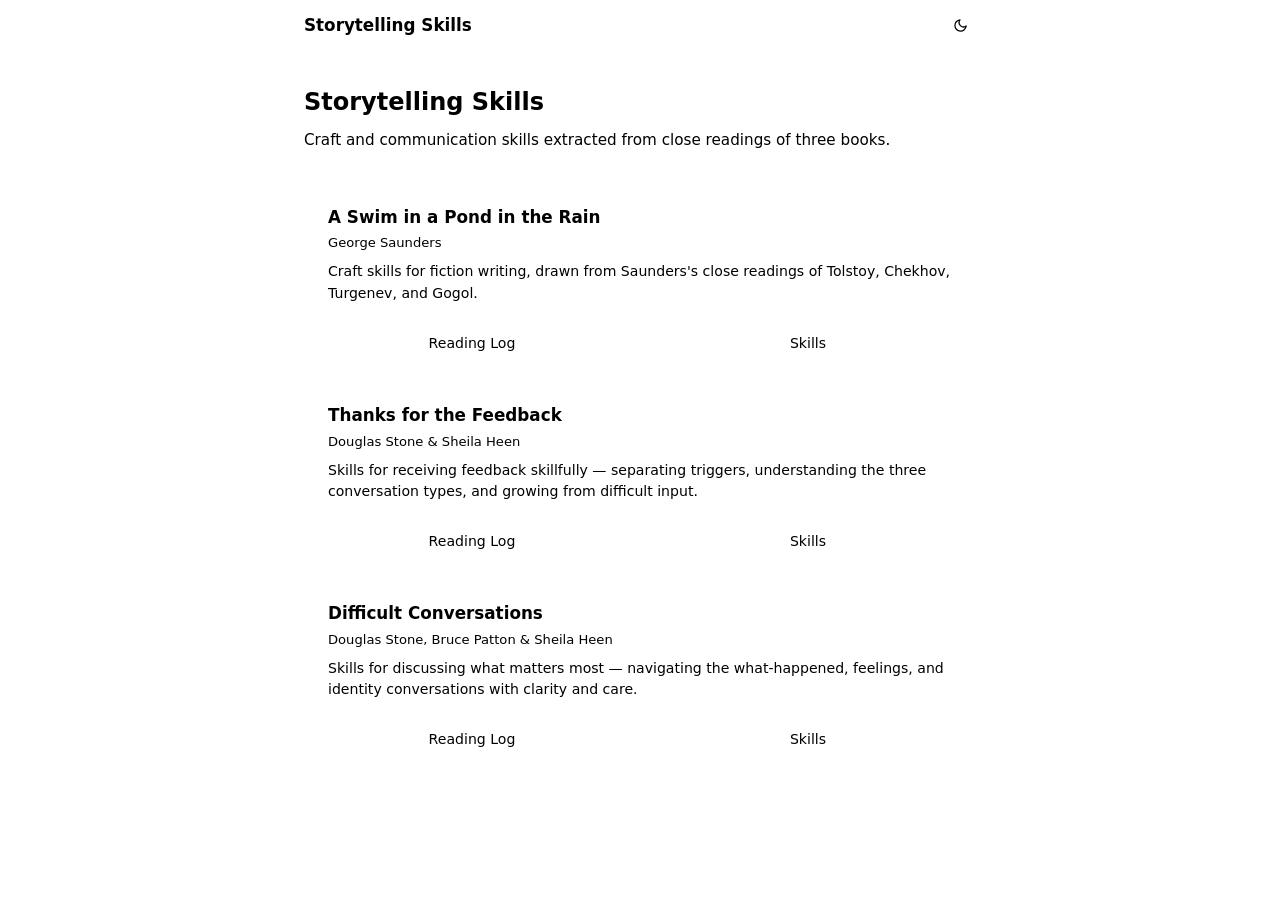
==== docs/index.html @ 04988715 "Add GitHub Pages site and Difficult Conversations skill library - docs/: Complete GitHub Pages site " ====
<!DOCTYPE html>
<html lang="en">
<head>
  <meta charset="utf-8">
  <meta name="viewport" content="width=device-width, initial-scale=1">
  <title>Storytelling Skills</title>
  <link rel="stylesheet" href="https://k1monfared.github.io/site_kit/css/base.css">
  <script src="https://k1monfared.github.io/site_kit/js/theme.js"></script>
  <style>
    *, *::before, *::after { box-sizing: border-box; }

    body {
      font-family: system-ui, -apple-system, sans-serif;
      font-size: 16px;
      line-height: 1.6;
      color: var(--text);
      background: var(--bg);
      margin: 0;
      padding: 0;
    }

    .container {
      max-width: 720px;
      margin: 0 auto;
      padding: 0 1.5rem;
    }

    /* ── Header ── */
    header {
      position: sticky;
      top: 0;
      z-index: 100;
      background: var(--header-bg);
      border-bottom: 1px solid var(--border);
      padding: 0.75rem 0;
    }

    header .container {
      display: flex;
      justify-content: space-between;
      align-items: center;
    }

    .site-title {
      color: var(--text);
      text-decoration: none;
      font-weight: 700;
      font-size: 1.05rem;
    }

    .theme-toggle {
      background: transparent;
      border: 1px solid var(--border);
      color: var(--text);
      padding: 5px 8px;
      border-radius: 6px;
      cursor: pointer;
      display: inline-flex;
      align-items: center;
      gap: 5px;
      font-size: 13px;
    }

    .theme-toggle:hover {
      border-color: var(--link);
      color: var(--link);
    }

    .theme-toggle svg {
      display: block;
    }

    /* ── Main content ── */
    main {
      padding: 2rem 0;
    }

    h1 {
      margin: 0 0 0.4rem;
      font-size: 1.5rem;
    }

    .subtitle {
      color: var(--text-muted);
      margin: 0 0 2rem;
      font-size: 0.95rem;
    }

    /* ── Book cards ── */
    .cards {
      display: grid;
      gap: 1rem;
    }

    .book-card {
      border: 1px solid var(--border);
      border-radius: 10px;
      overflow: hidden;
      background: var(--header-bg);
      transition: border-color 0.15s;
    }

    .book-card:hover {
      border-color: var(--link);
    }

    .book-card-body {
      padding: 1.25rem 1.5rem 1rem;
    }

    .book-title {
      font-weight: 700;
      font-size: 1.05rem;
      color: var(--text);
      margin: 0 0 0.1rem;
    }

    .book-authors {
      font-size: 0.82rem;
      color: var(--text-muted);
      margin: 0 0 0.5rem;
    }

    .book-desc {
      font-size: 0.88rem;
      color: var(--text-muted);
      margin: 0;
      line-height: 1.5;
    }

    .book-card-links {
      display: flex;
      border-top: 1px solid var(--border);
    }

    .book-card-links a {
      flex: 1;
      display: flex;
      align-items: center;
      justify-content: center;
      gap: 6px;
      padding: 0.75rem 1rem;
      text-decoration: none;
      color: var(--text-muted);
      font-size: 0.88rem;
      font-weight: 500;
      transition: background 0.12s, color 0.12s;
    }

    .book-card-links a:first-child {
      border-right: 1px solid var(--border);
    }

    .book-card-links a:hover {
      background: var(--border);
      color: var(--link);
    }

  </style>
</head>
<body>
  <header>
    <div class="container">
      <a class="site-title" href="./">Storytelling Skills</a>
      <button class="theme-toggle" id="theme-toggle" aria-label="Toggle theme">
        <svg class="moon-icon" width="15" height="15" viewBox="0 0 24 24" fill="none" stroke="currentColor" stroke-width="2" stroke-linecap="round" stroke-linejoin="round">
          <path d="M21 12.79A9 9 0 1 1 11.21 3 7 7 0 0 0 21 12.79z"/>
        </svg>
        <svg class="sun-icon" width="15" height="15" viewBox="0 0 24 24" fill="none" stroke="currentColor" stroke-width="2" stroke-linecap="round" stroke-linejoin="round" style="display:none">
          <circle cx="12" cy="12" r="5"/>
          <line x1="12" y1="1" x2="12" y2="3"/>
          <line x1="12" y1="21" x2="12" y2="23"/>
          <line x1="4.22" y1="4.22" x2="5.64" y2="5.64"/>
          <line x1="18.36" y1="18.36" x2="19.78" y2="19.78"/>
          <line x1="1" y1="12" x2="3" y2="12"/>
          <line x1="21" y1="12" x2="23" y2="12"/>
          <line x1="4.22" y1="19.78" x2="5.64" y2="18.36"/>
          <line x1="18.36" y1="5.64" x2="19.78" y2="4.22"/>
        </svg>
      </button>
    </div>
  </header>

  <main>
    <div class="container">
      <h1>Storytelling Skills</h1>
      <p class="subtitle">Craft and communication skills extracted from close readings of three books.</p>

      <div class="cards">

        <div class="book-card">
          <div class="book-card-body">
            <div class="book-title">A Swim in a Pond in the Rain</div>
            <div class="book-authors">George Saunders</div>
            <div class="book-desc">Craft skills for fiction writing, drawn from Saunders's close readings of Tolstoy, Chekhov, Turgenev, and Gogol.</div>
          </div>
          <div class="book-card-links">
            <a href="saunders/log/">Reading Log</a>
            <a href="saunders/">Skills</a>
          </div>
        </div>

        <div class="book-card">
          <div class="book-card-body">
            <div class="book-title">Thanks for the Feedback</div>
            <div class="book-authors">Douglas Stone &amp; Sheila Heen</div>
            <div class="book-desc">Skills for receiving feedback skillfully — separating triggers, understanding the three conversation types, and growing from difficult input.</div>
          </div>
          <div class="book-card-links">
            <a href="feedback/log/">Reading Log</a>
            <a href="feedback/">Skills</a>
          </div>
        </div>

        <div class="book-card">
          <div class="book-card-body">
            <div class="book-title">Difficult Conversations</div>
            <div class="book-authors">Douglas Stone, Bruce Patton &amp; Sheila Heen</div>
            <div class="book-desc">Skills for discussing what matters most — navigating the what-happened, feelings, and identity conversations with clarity and care.</div>
          </div>
          <div class="book-card-links">
            <a href="difficult/log/">Reading Log</a>
            <a href="difficult/">Skills</a>
          </div>
        </div>

      </div>
    </div>
  </main>

  <script>
    // Theme toggle wiring
    (function() {
      const btn = document.getElementById('theme-toggle');
      const moonIcon = btn.querySelector('.moon-icon');
      const sunIcon = btn.querySelector('.sun-icon');

      function updateIcons() {
        const isDark = document.documentElement.getAttribute('data-theme') !== 'light';
        moonIcon.style.display = isDark ? 'block' : 'none';
        sunIcon.style.display = isDark ? 'none' : 'block';
      }

      btn.addEventListener('click', () => {
        const current = document.documentElement.getAttribute('data-theme');
        if (current === 'light') {
          document.documentElement.removeAttribute('data-theme');
          localStorage.setItem('theme', 'dark');
        } else {
          document.documentElement.setAttribute('data-theme', 'light');
          localStorage.setItem('theme', 'light');
        }
        updateIcons();
      });

      updateIcons();
    })();
  </script>
</body>
</html>
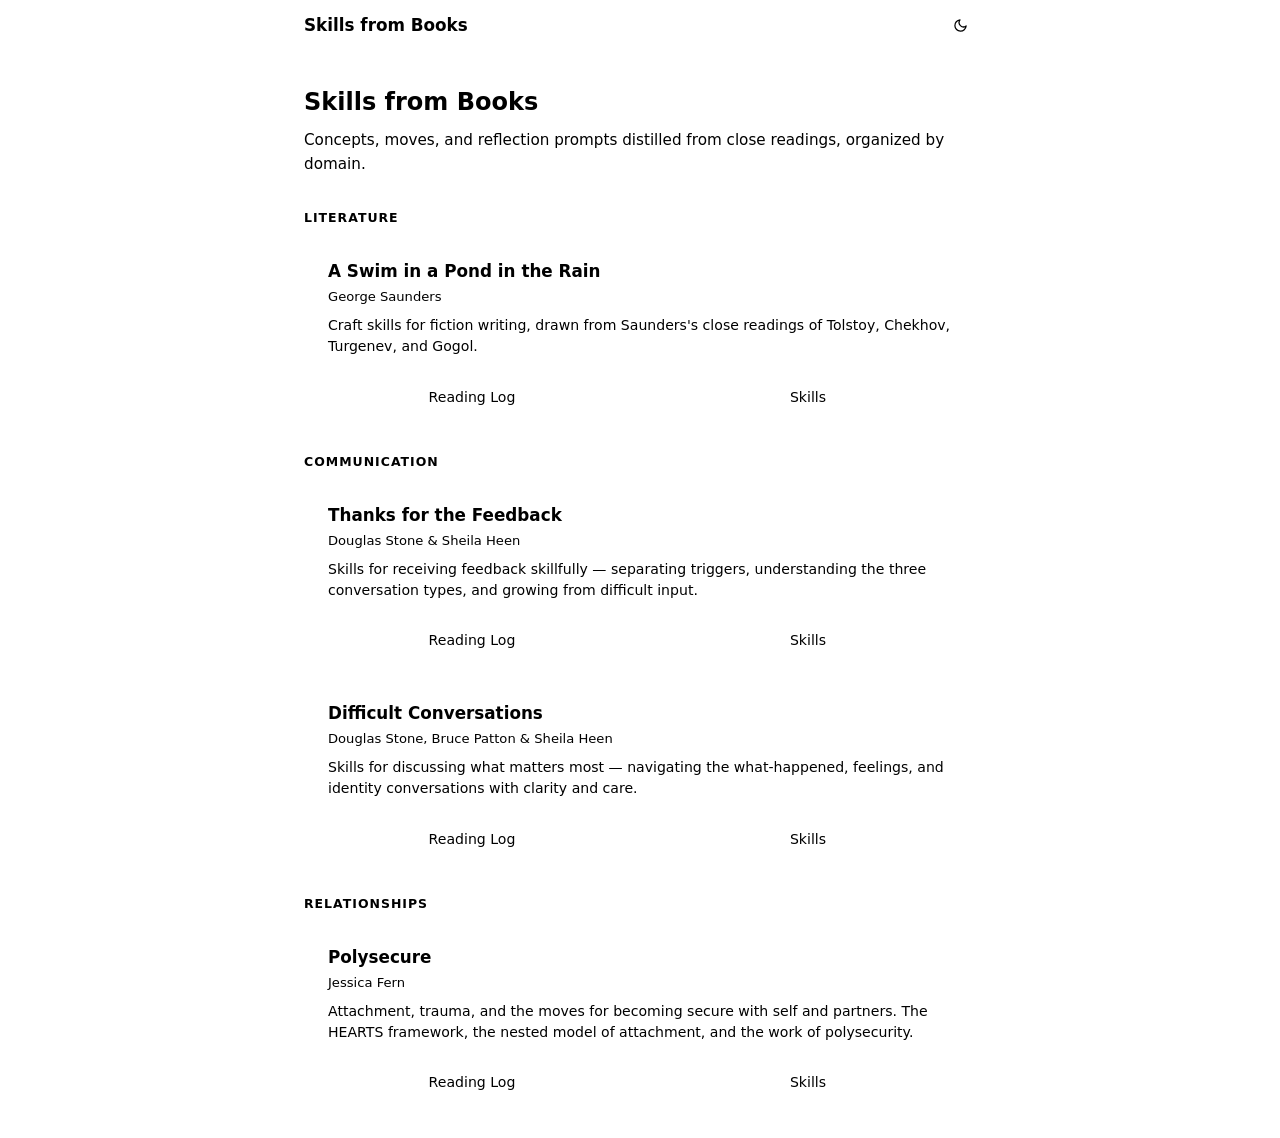
==== commit 2b67a5d9: "Reframe site as Skills from Books, add Polysecure (Relationships) Parent index: rename from "Storyte" ====
--- a/docs/index.html
+++ b/docs/index.html
@@ -3,7 +3,7 @@
 <head>
   <meta charset="utf-8">
   <meta name="viewport" content="width=device-width, initial-scale=1">
-  <title>Storytelling Skills</title>
+  <title>Skills from Books</title>
   <link rel="stylesheet" href="https://k1monfared.github.io/site_kit/css/base.css">
   <script src="https://k1monfared.github.io/site_kit/js/theme.js"></script>
   <style>
@@ -86,6 +86,20 @@
       font-size: 0.95rem;
     }
 
+    /* ── Categories ── */
+    .category {
+      margin-top: 2rem;
+    }
+
+    .category-label {
+      font-size: 0.78rem;
+      font-weight: 700;
+      color: var(--text-muted);
+      text-transform: uppercase;
+      letter-spacing: 0.08em;
+      margin: 0 0 0.6rem;
+    }
+
     /* ── Book cards ── */
     .cards {
       display: grid;
@@ -161,7 +175,7 @@
 <body>
   <header>
     <div class="container">
-      <a class="site-title" href="./">Storytelling Skills</a>
+      <a class="site-title" href="./">Skills from Books</a>
       <button class="theme-toggle" id="theme-toggle" aria-label="Toggle theme">
         <svg class="moon-icon" width="15" height="15" viewBox="0 0 24 24" fill="none" stroke="currentColor" stroke-width="2" stroke-linecap="round" stroke-linejoin="round">
           <path d="M21 12.79A9 9 0 1 1 11.21 3 7 7 0 0 0 21 12.79z"/>
@@ -183,47 +197,70 @@
 
   <main>
     <div class="container">
-      <h1>Storytelling Skills</h1>
-      <p class="subtitle">Craft and communication skills extracted from close readings of three books.</p>
-
-      <div class="cards">
-
-        <div class="book-card">
-          <div class="book-card-body">
-            <div class="book-title">A Swim in a Pond in the Rain</div>
-            <div class="book-authors">George Saunders</div>
-            <div class="book-desc">Craft skills for fiction writing, drawn from Saunders's close readings of Tolstoy, Chekhov, Turgenev, and Gogol.</div>
-          </div>
-          <div class="book-card-links">
-            <a href="saunders/log/">Reading Log</a>
-            <a href="saunders/">Skills</a>
+      <h1>Skills from Books</h1>
+      <p class="subtitle">Concepts, moves, and reflection prompts distilled from close readings, organized by domain.</p>
+
+      <div class="category">
+        <div class="category-label">Literature</div>
+        <div class="cards">
+          <div class="book-card">
+            <div class="book-card-body">
+              <div class="book-title">A Swim in a Pond in the Rain</div>
+              <div class="book-authors">George Saunders</div>
+              <div class="book-desc">Craft skills for fiction writing, drawn from Saunders's close readings of Tolstoy, Chekhov, Turgenev, and Gogol.</div>
+            </div>
+            <div class="book-card-links">
+              <a href="saunders/log/">Reading Log</a>
+              <a href="saunders/">Skills</a>
+            </div>
           </div>
         </div>
-
-        <div class="book-card">
-          <div class="book-card-body">
-            <div class="book-title">Thanks for the Feedback</div>
-            <div class="book-authors">Douglas Stone &amp; Sheila Heen</div>
-            <div class="book-desc">Skills for receiving feedback skillfully — separating triggers, understanding the three conversation types, and growing from difficult input.</div>
-          </div>
-          <div class="book-card-links">
-            <a href="feedback/log/">Reading Log</a>
-            <a href="feedback/">Skills</a>
+      </div>
+
+      <div class="category">
+        <div class="category-label">Communication</div>
+        <div class="cards">
+          <div class="book-card">
+            <div class="book-card-body">
+              <div class="book-title">Thanks for the Feedback</div>
+              <div class="book-authors">Douglas Stone &amp; Sheila Heen</div>
+              <div class="book-desc">Skills for receiving feedback skillfully — separating triggers, understanding the three conversation types, and growing from difficult input.</div>
+            </div>
+            <div class="book-card-links">
+              <a href="feedback/log/">Reading Log</a>
+              <a href="feedback/">Skills</a>
+            </div>
+          </div>
+
+          <div class="book-card">
+            <div class="book-card-body">
+              <div class="book-title">Difficult Conversations</div>
+              <div class="book-authors">Douglas Stone, Bruce Patton &amp; Sheila Heen</div>
+              <div class="book-desc">Skills for discussing what matters most — navigating the what-happened, feelings, and identity conversations with clarity and care.</div>
+            </div>
+            <div class="book-card-links">
+              <a href="difficult/log/">Reading Log</a>
+              <a href="difficult/">Skills</a>
+            </div>
           </div>
         </div>
-
-        <div class="book-card">
-          <div class="book-card-body">
-            <div class="book-title">Difficult Conversations</div>
-            <div class="book-authors">Douglas Stone, Bruce Patton &amp; Sheila Heen</div>
-            <div class="book-desc">Skills for discussing what matters most — navigating the what-happened, feelings, and identity conversations with clarity and care.</div>
-          </div>
-          <div class="book-card-links">
-            <a href="difficult/log/">Reading Log</a>
-            <a href="difficult/">Skills</a>
+      </div>
+
+      <div class="category">
+        <div class="category-label">Relationships</div>
+        <div class="cards">
+          <div class="book-card">
+            <div class="book-card-body">
+              <div class="book-title">Polysecure</div>
+              <div class="book-authors">Jessica Fern</div>
+              <div class="book-desc">Attachment, trauma, and the moves for becoming secure with self and partners. The HEARTS framework, the nested model of attachment, and the work of polysecurity.</div>
+            </div>
+            <div class="book-card-links">
+              <a href="polysecure/log/">Reading Log</a>
+              <a href="polysecure/">Skills</a>
+            </div>
           </div>
         </div>
-
       </div>
     </div>
   </main>
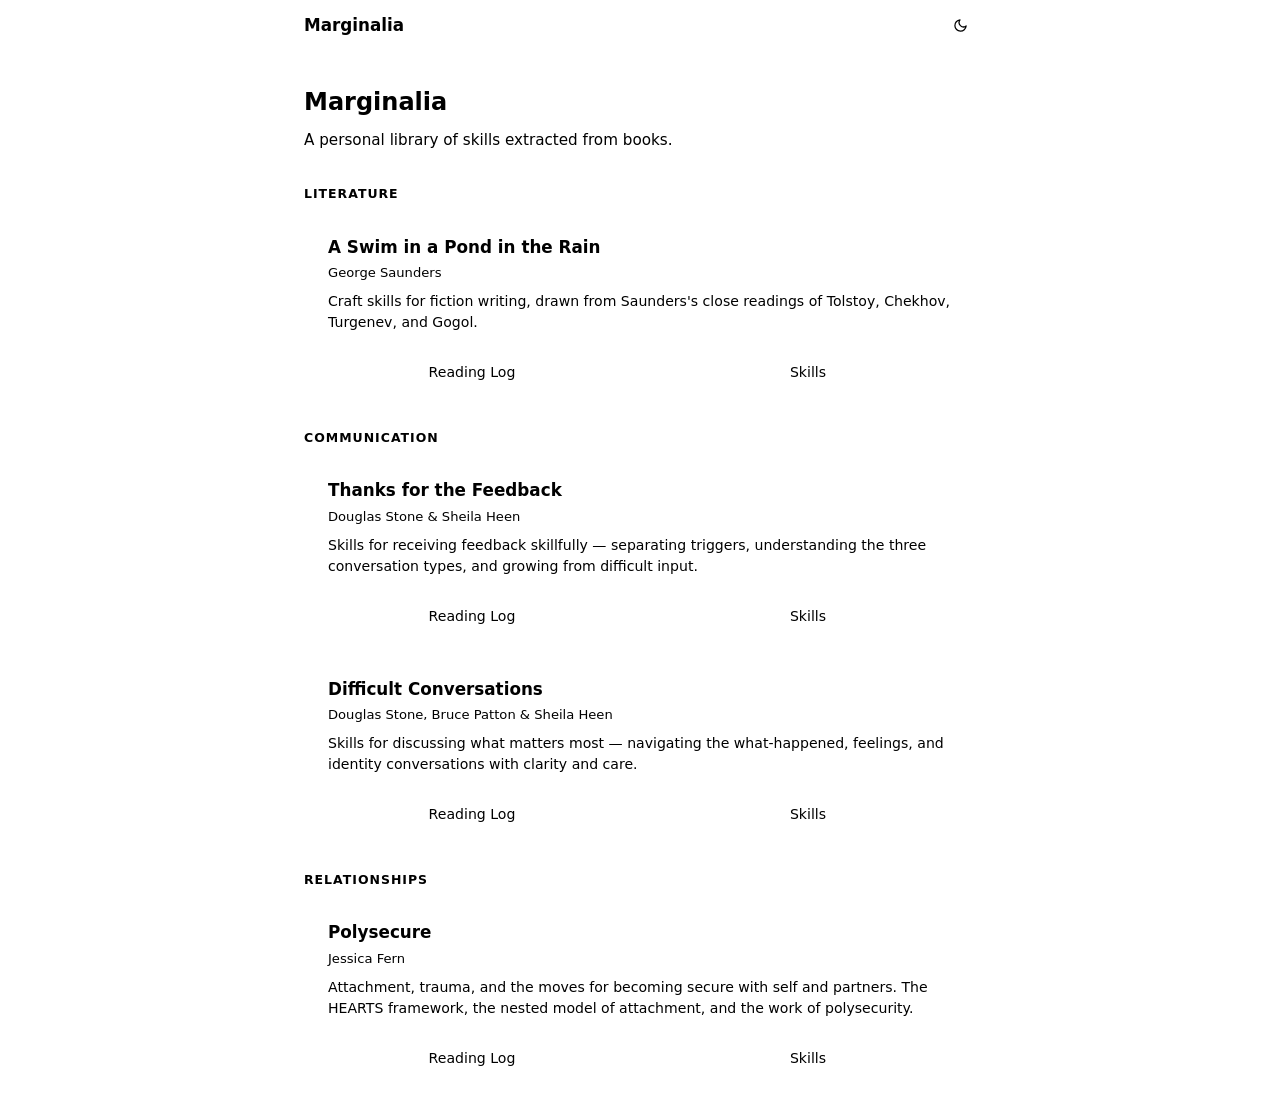
==== commit ab22052e: "Rename project to Marginalia Update user-facing name throughout the repo: - Parent index page title," ====
--- a/docs/index.html
+++ b/docs/index.html
@@ -3,7 +3,7 @@
 <head>
   <meta charset="utf-8">
   <meta name="viewport" content="width=device-width, initial-scale=1">
-  <title>Skills from Books</title>
+  <title>Marginalia</title>
   <link rel="stylesheet" href="https://k1monfared.github.io/site_kit/css/base.css">
   <script src="https://k1monfared.github.io/site_kit/js/theme.js"></script>
   <style>
@@ -175,7 +175,7 @@
 <body>
   <header>
     <div class="container">
-      <a class="site-title" href="./">Skills from Books</a>
+      <a class="site-title" href="./">Marginalia</a>
       <button class="theme-toggle" id="theme-toggle" aria-label="Toggle theme">
         <svg class="moon-icon" width="15" height="15" viewBox="0 0 24 24" fill="none" stroke="currentColor" stroke-width="2" stroke-linecap="round" stroke-linejoin="round">
           <path d="M21 12.79A9 9 0 1 1 11.21 3 7 7 0 0 0 21 12.79z"/>
@@ -197,8 +197,8 @@
 
   <main>
     <div class="container">
-      <h1>Skills from Books</h1>
-      <p class="subtitle">Concepts, moves, and reflection prompts distilled from close readings, organized by domain.</p>
+      <h1>Marginalia</h1>
+      <p class="subtitle">A personal library of skills extracted from books.</p>
 
       <div class="category">
         <div class="category-label">Literature</div>
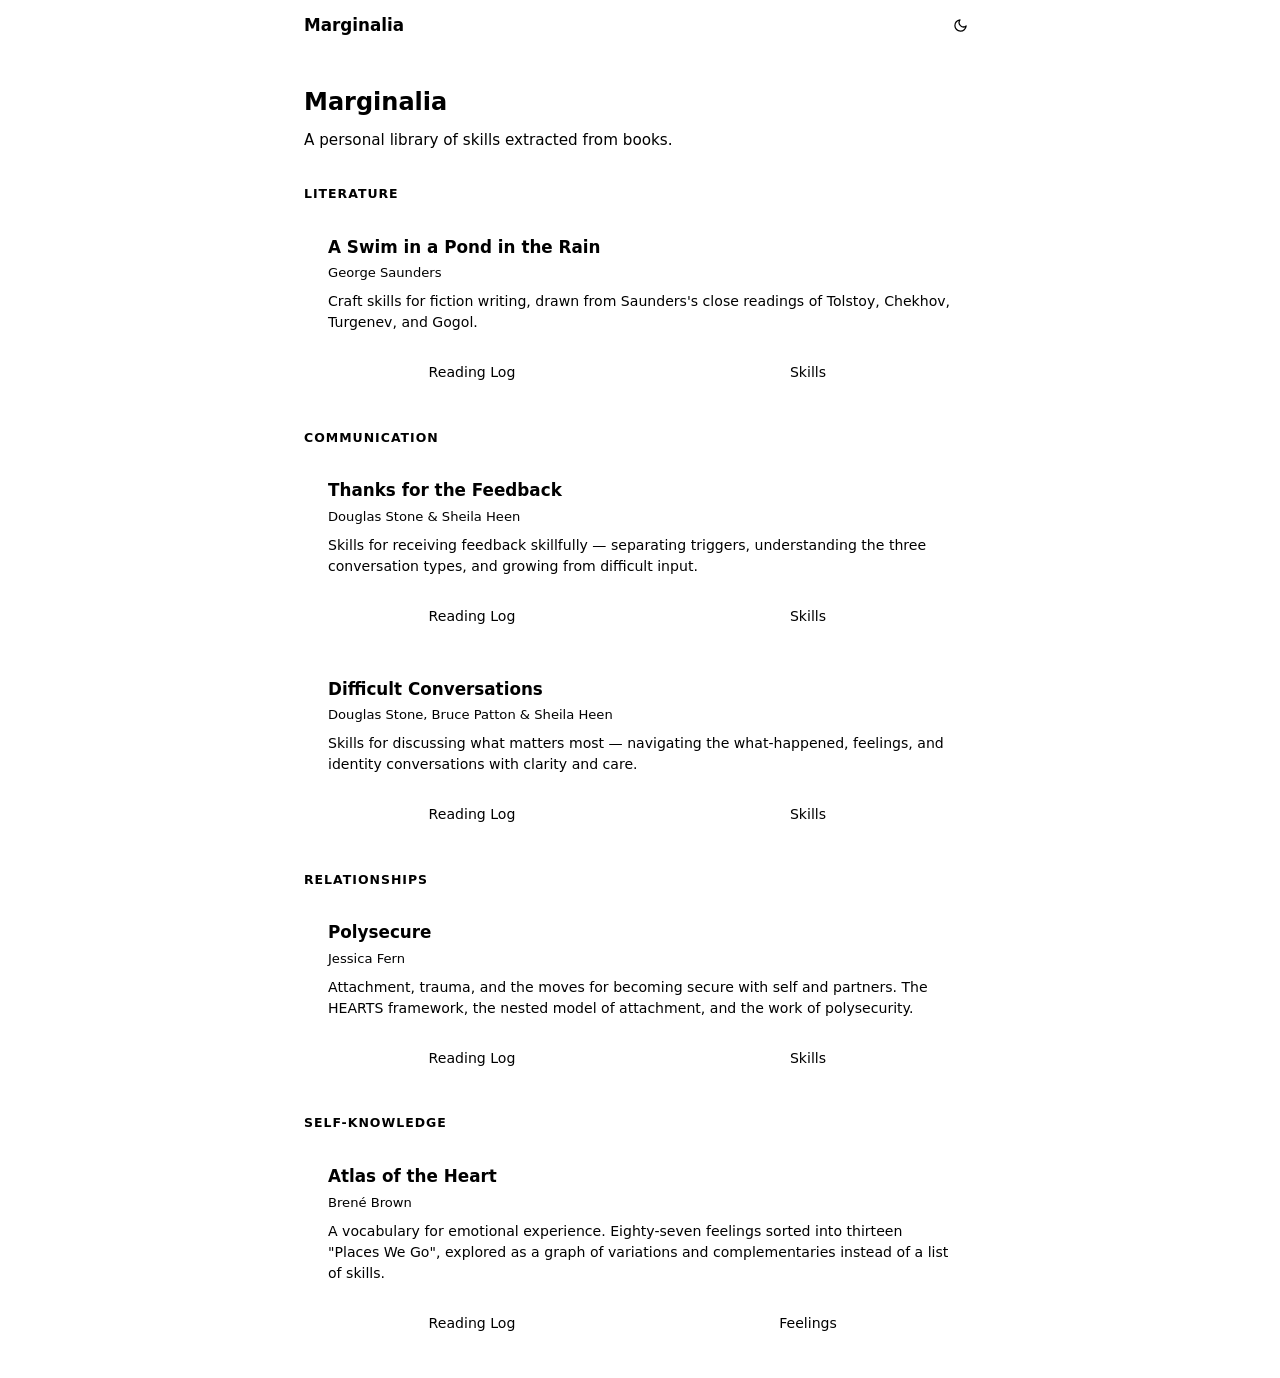
==== commit 87a5a922: "Add Atlas of the Heart with interactive feelings selector Atlas does not produce skills, it produces" ====
--- a/docs/index.html
+++ b/docs/index.html
@@ -262,6 +262,23 @@
           </div>
         </div>
       </div>
+
+      <div class="category">
+        <div class="category-label">Self-knowledge</div>
+        <div class="cards">
+          <div class="book-card">
+            <div class="book-card-body">
+              <div class="book-title">Atlas of the Heart</div>
+              <div class="book-authors">Brené Brown</div>
+              <div class="book-desc">A vocabulary for emotional experience. Eighty-seven feelings sorted into thirteen "Places We Go", explored as a graph of variations and complementaries instead of a list of skills.</div>
+            </div>
+            <div class="book-card-links">
+              <a href="atlas/log/">Reading Log</a>
+              <a href="atlas/">Feelings</a>
+            </div>
+          </div>
+        </div>
+      </div>
     </div>
   </main>
 
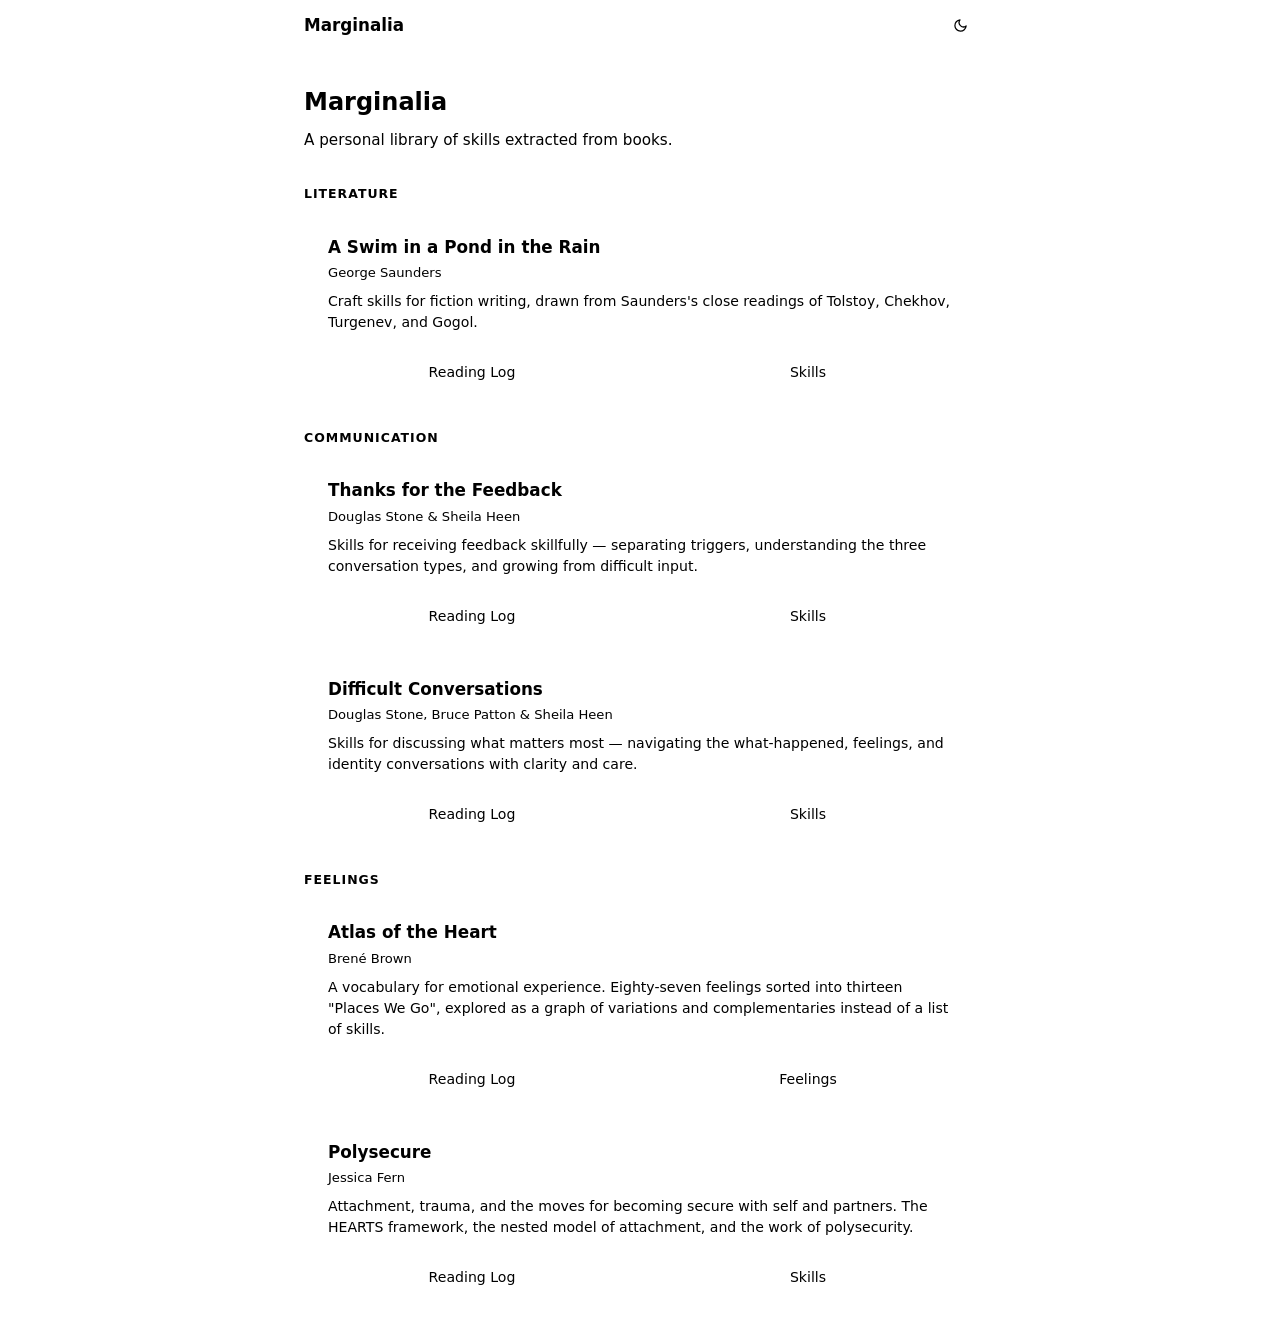
==== commit e03520e3: "Group Polysecure and Atlas under "Feelings" category Both books are about emotional experience: Atla" ====
--- a/docs/index.html
+++ b/docs/index.html
@@ -247,8 +247,20 @@
       </div>
 
       <div class="category">
-        <div class="category-label">Relationships</div>
+        <div class="category-label">Feelings</div>
         <div class="cards">
+          <div class="book-card">
+            <div class="book-card-body">
+              <div class="book-title">Atlas of the Heart</div>
+              <div class="book-authors">Brené Brown</div>
+              <div class="book-desc">A vocabulary for emotional experience. Eighty-seven feelings sorted into thirteen "Places We Go", explored as a graph of variations and complementaries instead of a list of skills.</div>
+            </div>
+            <div class="book-card-links">
+              <a href="atlas/log/">Reading Log</a>
+              <a href="atlas/">Feelings</a>
+            </div>
+          </div>
+
           <div class="book-card">
             <div class="book-card-body">
               <div class="book-title">Polysecure</div>
@@ -258,23 +270,6 @@
             <div class="book-card-links">
               <a href="polysecure/log/">Reading Log</a>
               <a href="polysecure/">Skills</a>
-            </div>
-          </div>
-        </div>
-      </div>
-
-      <div class="category">
-        <div class="category-label">Self-knowledge</div>
-        <div class="cards">
-          <div class="book-card">
-            <div class="book-card-body">
-              <div class="book-title">Atlas of the Heart</div>
-              <div class="book-authors">Brené Brown</div>
-              <div class="book-desc">A vocabulary for emotional experience. Eighty-seven feelings sorted into thirteen "Places We Go", explored as a graph of variations and complementaries instead of a list of skills.</div>
-            </div>
-            <div class="book-card-links">
-              <a href="atlas/log/">Reading Log</a>
-              <a href="atlas/">Feelings</a>
             </div>
           </div>
         </div>
